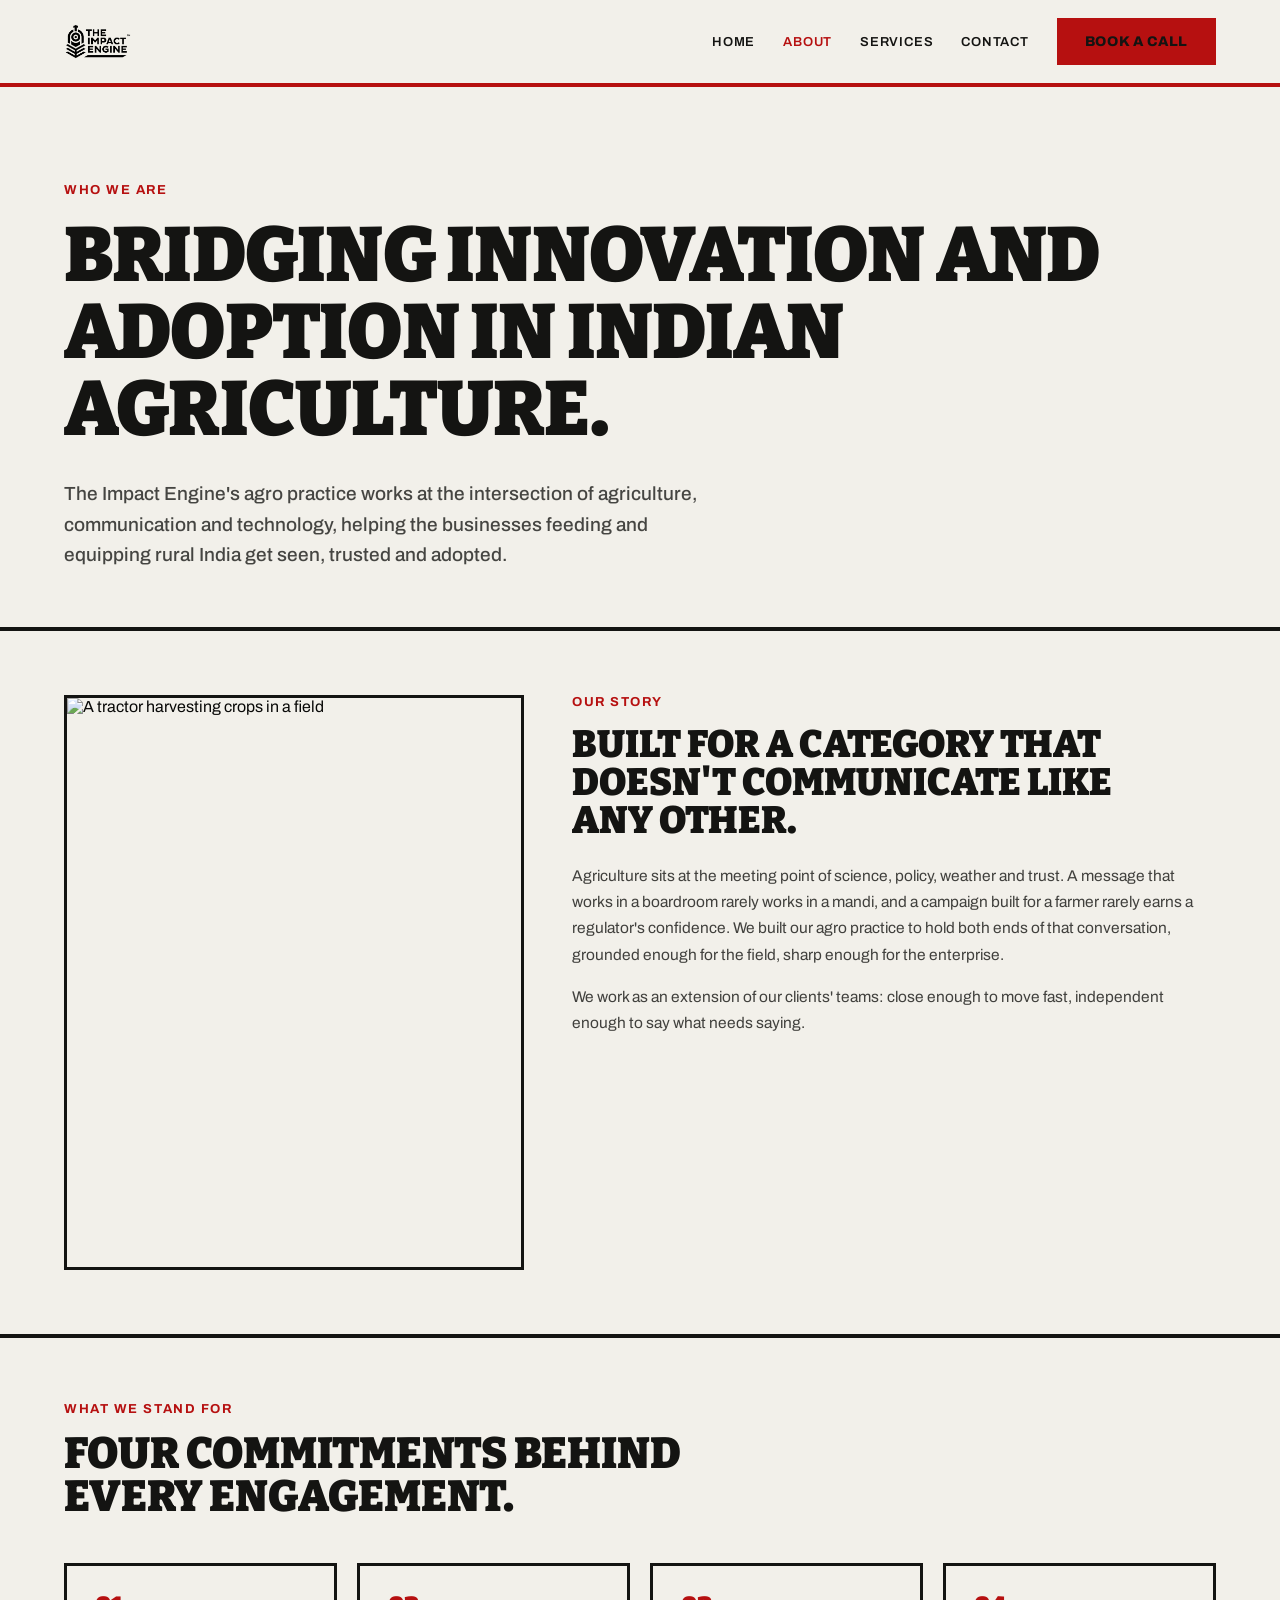
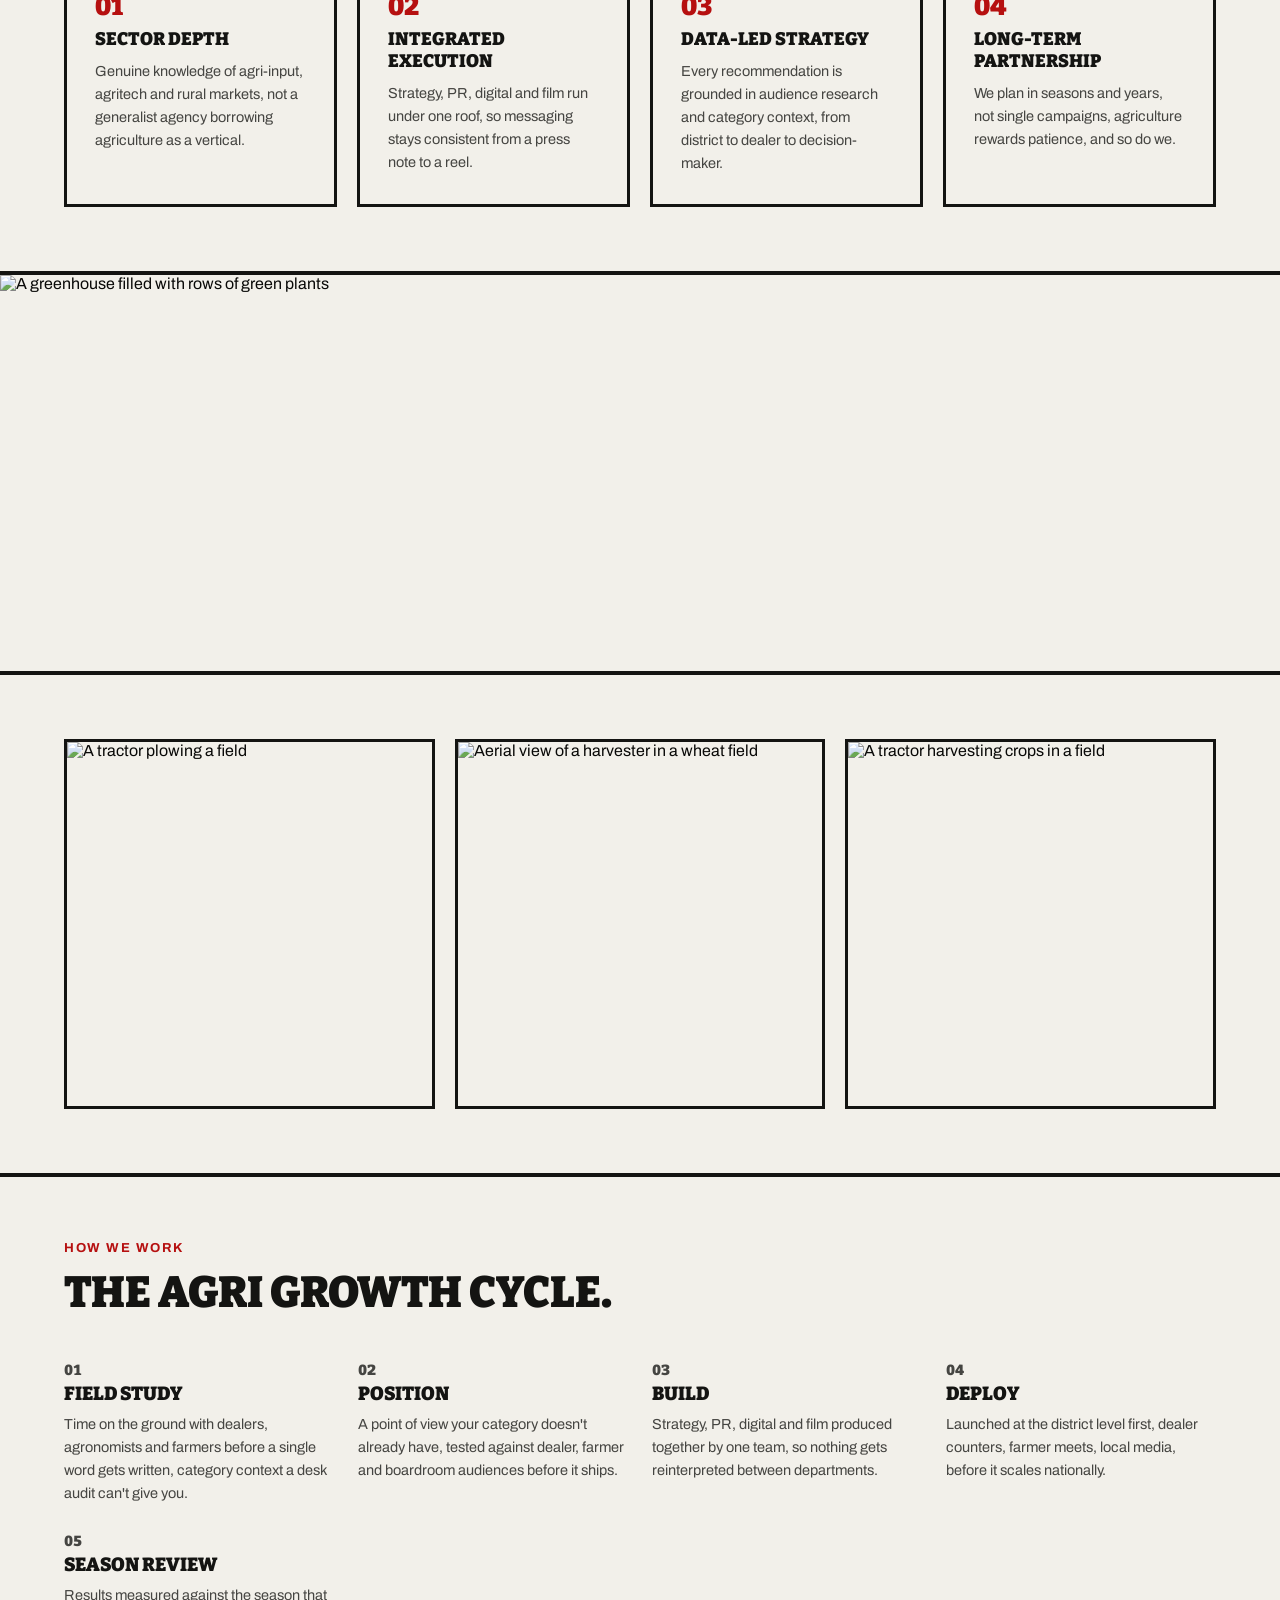
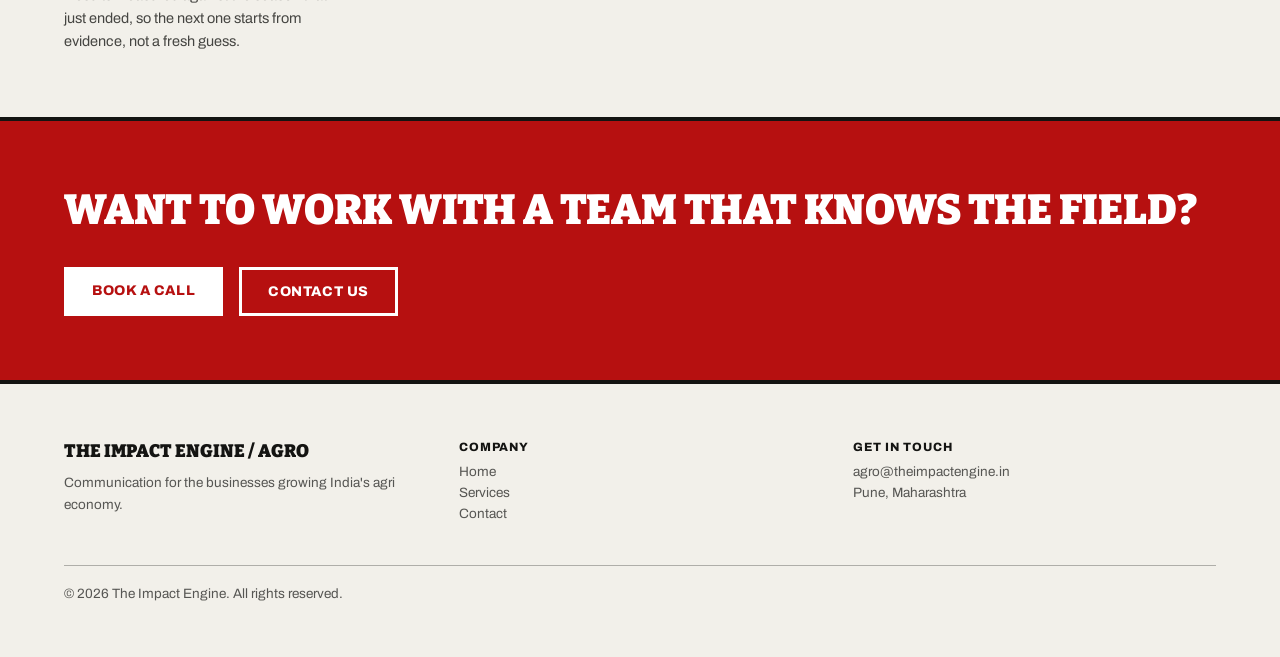
==== about.html @ 15973dd6 "Agro marketing site: Home, About, Services, Contact Static 4-page site for agro.theimpactengine.in. " ====
<!DOCTYPE html>
<html lang="en">
<head>
<meta charset="utf-8">
<meta name="viewport" content="width=device-width, initial-scale=1">
<title>About — The Impact Engine / Agro</title>
<meta name="description" content="The Impact Engine's agro practice works at the intersection of agriculture, communication and technology, bridging innovation and adoption in Indian agriculture.">
<link rel="preconnect" href="https://fonts.googleapis.com">
<link rel="preconnect" href="https://fonts.gstatic.com" crossorigin>
<link href="https://fonts.googleapis.com/css2?family=Archivo:wght@400;500;600;700;800&family=Bitter:wght@700;900&display=swap" rel="stylesheet">
<link rel="stylesheet" href="css/styles.css">
</head>
<body>

<nav class="nav">
  <a href="index.html" aria-label="The Impact Engine home">
    <img class="nav__logo" src="assets/logo-black-transparent.png" alt="The Impact Engine logo">
  </a>
  <div class="nav__links">
    <a href="index.html">Home</a>
    <a href="about.html" class="is-active">About</a>
    <a href="services.html">Services</a>
    <a href="contact.html">Contact</a>
    <a href="https://calendly.com/theimpactengine" target="_blank" rel="noopener" class="btn btn--primary btn--sm">Book a Call</a>
  </div>
</nav>

<section class="hero">
  <div class="wrap">
    <span class="eyebrow" style="margin-bottom:20px">Who we are</span>
    <h1 class="h1 hero__title--sub">Bridging innovation and adoption in Indian agriculture.</h1>
    <p class="lead">The Impact Engine's agro practice works at the intersection of agriculture, communication and technology, helping the businesses feeding and equipping rural India get seen, trusted and adopted.</p>
  </div>
</section>

<section class="section">
  <div class="wrap split split--5-7">
    <div class="frame frame--4x5">
      <img src="https://images.unsplash.com/photo-1761839257961-4dce65b72d99?auto=format&fit=crop&w=1200&q=75" alt="A tractor harvesting crops in a field">
    </div>
    <div>
      <span class="eyebrow">Our story</span>
      <h2 class="oncground__title" style="max-width:24ch">Built for a category that doesn't communicate like any other.</h2>
      <p style="font-size:15.5px;line-height:1.7;color:var(--fg-80);margin:24px 0 0">Agriculture sits at the meeting point of science, policy, weather and trust. A message that works in a boardroom rarely works in a mandi, and a campaign built for a farmer rarely earns a regulator's confidence. We built our agro practice to hold both ends of that conversation, grounded enough for the field, sharp enough for the enterprise.</p>
      <p style="font-size:15.5px;line-height:1.7;color:var(--fg-80);margin:16px 0 0">We work as an extension of our clients' teams: close enough to move fast, independent enough to say what needs saying.</p>
    </div>
  </div>
</section>

<section class="section">
  <div class="wrap">
    <span class="eyebrow">What we stand for</span>
    <h2 class="h2" style="max-width:28ch">Four commitments behind every engagement.</h2>
    <div class="grid grid--min260">
      <div class="card">
        <div class="card__num" style="font-size:26px">01</div>
        <h3 class="card__title card__title--upper" style="font-size:18px">Sector depth</h3>
        <p>Genuine knowledge of agri-input, agritech and rural markets, not a generalist agency borrowing agriculture as a vertical.</p>
      </div>
      <div class="card">
        <div class="card__num" style="font-size:26px">02</div>
        <h3 class="card__title card__title--upper" style="font-size:18px">Integrated execution</h3>
        <p>Strategy, PR, digital and film run under one roof, so messaging stays consistent from a press note to a reel.</p>
      </div>
      <div class="card">
        <div class="card__num" style="font-size:26px">03</div>
        <h3 class="card__title card__title--upper" style="font-size:18px">Data-led strategy</h3>
        <p>Every recommendation is grounded in audience research and category context, from district to dealer to decision-maker.</p>
      </div>
      <div class="card">
        <div class="card__num" style="font-size:26px">04</div>
        <h3 class="card__title card__title--upper" style="font-size:18px">Long-term partnership</h3>
        <p>We plan in seasons and years, not single campaigns, agriculture rewards patience, and so do we.</p>
      </div>
    </div>
  </div>
</section>

<div class="band band--16x5">
  <img src="https://images.unsplash.com/photo-1727099079513-952d40de9d78?auto=format&fit=crop&w=2400&q=75" alt="A greenhouse filled with rows of green plants">
</div>

<section class="section">
  <div class="wrap grid" style="grid-template-columns:repeat(3,1fr)">
    <div class="frame frame--1x1"><img src="https://images.unsplash.com/photo-1780332514648-516e9dad94c6?auto=format&fit=crop&w=800&q=75" alt="A tractor plowing a field"></div>
    <div class="frame frame--1x1"><img src="https://images.unsplash.com/photo-1720273071277-190dd8f0a05a?auto=format&fit=crop&w=800&q=75&fp-y=0.5" alt="Aerial view of a harvester in a wheat field"></div>
    <div class="frame frame--1x1"><img src="https://images.unsplash.com/photo-1761839257961-4dce65b72d99?auto=format&fit=crop&w=800&q=75&fp-y=0.6" alt="A tractor harvesting crops in a field"></div>
  </div>
</section>

<section class="section">
  <div class="wrap">
    <span class="eyebrow">How we work</span>
    <h2 class="h2" style="max-width:30ch">The agri growth cycle.</h2>
    <div class="grid grid--gap24 grid--min220">
      <div class="step">
        <p class="step__num">01</p>
        <h3 class="step__title">Field Study</h3>
        <p>Time on the ground with dealers, agronomists and farmers before a single word gets written, category context a desk audit can't give you.</p>
      </div>
      <div class="step">
        <p class="step__num">02</p>
        <h3 class="step__title">Position</h3>
        <p>A point of view your category doesn't already have, tested against dealer, farmer and boardroom audiences before it ships.</p>
      </div>
      <div class="step">
        <p class="step__num">03</p>
        <h3 class="step__title">Build</h3>
        <p>Strategy, PR, digital and film produced together by one team, so nothing gets reinterpreted between departments.</p>
      </div>
      <div class="step">
        <p class="step__num">04</p>
        <h3 class="step__title">Deploy</h3>
        <p>Launched at the district level first, dealer counters, farmer meets, local media, before it scales nationally.</p>
      </div>
      <div class="step">
        <p class="step__num">05</p>
        <h3 class="step__title">Season Review</h3>
        <p>Results measured against the season that just ended, so the next one starts from evidence, not a fresh guess.</p>
      </div>
    </div>
  </div>
</section>

<section class="cta">
  <div class="wrap cta__inner">
    <h2 class="cta__title">Want to work with a team that knows the field?</h2>
    <div class="cta__actions">
      <a href="https://calendly.com/theimpactengine" target="_blank" rel="noopener" class="btn btn--on-accent">Book a Call</a>
      <a href="contact.html" class="btn btn--outline-light">Contact us</a>
    </div>
  </div>
</section>

<footer class="footer">
  <div class="footer__grid">
    <div>
      <div class="footer__brand">The Impact Engine / Agro</div>
      <p>Communication for the businesses growing India's agri economy.</p>
    </div>
    <div>
      <div class="footer__head">Company</div>
      <div class="footer__links">
        <a href="index.html">Home</a>
        <a href="services.html">Services</a>
        <a href="contact.html">Contact</a>
      </div>
    </div>
    <div>
      <div class="footer__head">Get in touch</div>
      <div class="footer__links">
        <a href="mailto:agro@theimpactengine.in">agro@theimpactengine.in</a>
        <span>Pune, Maharashtra</span>
      </div>
    </div>
  </div>
  <p class="footer__legal">© 2026 The Impact Engine. All rights reserved.</p>
</footer>

</body>
</html>
---- css/styles.css ----
/* The Impact Engine / Agro — shared stylesheet
   Industrial, high-contrast, light-theme marketing site.
   Design tokens locked per handoff. */

:root {
  --bg: #f2f0ea;
  --fg: #141412;
  --surface: #e8e5db;
  --border: #141412;
  --accent: #b61010;

  --fg-80: rgba(20, 20, 18, 0.80);
  --fg-78: rgba(20, 20, 18, 0.78);
  --fg-70: rgba(20, 20, 18, 0.70);
  --fg-30: rgba(20, 20, 18, 0.30);

  --imgfilter: grayscale(0.35) contrast(1.1);

  --maxw: 1240px;
  --pad: clamp(20px, 5vw, 64px);

  --font-display: 'Bitter', Georgia, serif;
  --font-body: 'Archivo', system-ui, -apple-system, sans-serif;
}

* { box-sizing: border-box; }

html { scroll-behavior: smooth; }

body {
  margin: 0;
  background: var(--bg);
  color: var(--fg);
  font-family: var(--font-body);
  min-height: 100vh;
  -webkit-font-smoothing: antialiased;
}

::selection { background: var(--accent); color: #fff; }

img, video { display: block; max-width: 100%; }

a { color: inherit; }

/* ---------- Layout helpers ---------- */
.wrap { max-width: var(--maxw); margin: 0 auto; }

.section {
  padding: 64px var(--pad);
  border-bottom: 4px solid var(--border);
}

.eyebrow {
  display: block;
  font-size: 13px;
  font-weight: 700;
  letter-spacing: 0.12em;
  text-transform: uppercase;
  color: var(--accent);
  margin-bottom: 16px;
}

.h1 {
  font-family: var(--font-display);
  font-weight: 900;
  line-height: 0.98;
  letter-spacing: -0.01em;
  margin: 0;
  text-transform: uppercase;
  overflow-wrap: break-word;
}

.h2 {
  font-family: var(--font-display);
  font-weight: 900;
  font-size: clamp(28px, 3.4vw, 44px);
  margin: 0 0 44px;
  text-transform: uppercase;
  line-height: 1;
  overflow-wrap: break-word;
}

.lead {
  font-size: 19px;
  line-height: 1.6;
  color: var(--fg-78);
  font-weight: 500;
}

/* ---------- Nav ---------- */
.nav {
  display: flex;
  align-items: center;
  justify-content: space-between;
  gap: 24px;
  flex-wrap: wrap;
  padding: 18px var(--pad);
  border-bottom: 4px solid var(--accent);
}

.nav__logo { height: 37px; width: auto; object-fit: contain; }

.nav__links {
  display: flex;
  align-items: center;
  gap: 28px;
  flex-wrap: wrap;
  font-size: 13px;
  font-weight: 600;
  letter-spacing: 0.06em;
  text-transform: uppercase;
}

.nav__links a { text-decoration: none; color: var(--fg); }
.nav__links a:hover { color: var(--accent); }
.nav__links a.is-active { color: var(--accent); }

/* ---------- Buttons ---------- */
.btn {
  display: inline-block;
  text-decoration: none;
  text-transform: uppercase;
  font-size: 14px;
  font-weight: 800;
  letter-spacing: 0.04em;
  transition: opacity 0.15s ease, background 0.15s ease, color 0.15s ease;
}

.btn--sm { padding: 10px 20px; }

.btn--primary {
  background: var(--accent);
  color: #fff;
  padding: 16px 28px;
}
.btn--primary:hover { opacity: 0.88; }

.btn--outline {
  border: 3px solid var(--border);
  color: var(--fg);
  padding: 14px 26px;
}
.btn--outline:hover { background: var(--fg); color: var(--bg); }

/* Inverse variants for use on the accent CTA band */
.btn--on-accent {
  background: #fff;
  color: var(--accent);
  padding: 16px 28px;
}
.btn--on-accent:hover { opacity: 0.9; }

.btn--outline-light {
  border: 3px solid #fff;
  color: #fff;
  padding: 14px 26px;
}
.btn--outline-light:hover { background: #fff; color: var(--accent); }

/* ---------- Hero ---------- */
.hero {
  padding: 96px var(--pad) 56px;
  border-bottom: 4px solid var(--border);
}
.hero__title { font-size: clamp(44px, 7.4vw, 100px); max-width: 17ch; }
.hero__title--sub { font-size: clamp(38px, 6vw, 80px); line-height: 1; max-width: 22ch; }
.hero__title--svc { font-size: clamp(44px, 7vw, 96px); max-width: 20ch; }
.hero .lead { margin: 32px 0 0; max-width: 58ch; }
.hero__actions { display: flex; gap: 16px; flex-wrap: wrap; margin-top: 36px; }

/* ---------- Media bands ---------- */
.band {
  width: 100%;
  overflow: hidden;
  border-bottom: 4px solid var(--border);
}
.band--16x5 { aspect-ratio: 16 / 5; }
.band > video, .band > img {
  width: 100%;
  height: 100%;
  object-fit: cover;
  filter: var(--imgfilter);
}

/* ---------- Stats ---------- */
.stats {
  display: grid;
  grid-template-columns: repeat(4, auto);
  justify-content: space-between;
  gap: 32px;
}
.stat__num {
  font-family: var(--font-display);
  font-weight: 900;
  font-size: clamp(34px, 3.4vw, 48px);
  margin: 0;
  color: var(--fg);
  font-feature-settings: 'tnum' 1;
}
.stat__num--accent { color: var(--accent); }
.stat__label {
  font-size: 12.5px;
  font-weight: 700;
  letter-spacing: 0.08em;
  text-transform: uppercase;
  color: var(--fg-70);
  margin: 8px 0 0;
}

/* ---------- Card grids ---------- */
.grid {
  display: grid;
  gap: 20px;
  grid-template-columns: repeat(auto-fit, minmax(280px, 1fr));
}
.grid--gap24 { gap: 24px; }
.grid--min260 { grid-template-columns: repeat(auto-fit, minmax(260px, 1fr)); }
.grid--min240 { grid-template-columns: repeat(auto-fit, minmax(240px, 1fr)); }
.grid--min220 { grid-template-columns: repeat(auto-fit, minmax(220px, 1fr)); }

.card {
  border: 3px solid var(--border);
  padding: 28px;
}
.card__kicker {
  font-size: 12px;
  font-weight: 800;
  letter-spacing: 0.1em;
  text-transform: uppercase;
  color: var(--accent);
  margin-bottom: 10px;
}
.card__title {
  font-family: var(--font-display);
  font-weight: 900;
  font-size: 19px;
  margin: 0 0 10px;
}
.card__title--upper { text-transform: uppercase; }
.card__num {
  font-family: var(--font-display);
  font-weight: 900;
  font-size: 30px;
  line-height: 1;
  color: var(--accent);
  margin-bottom: 8px;
}
.card p {
  font-size: 14.5px;
  line-height: 1.6;
  color: var(--fg-78);
  margin: 0;
}
.card__link {
  display: inline-block;
  margin-top: 14px;
  color: var(--accent);
  font-weight: 800;
  text-decoration: none;
  font-size: 13px;
  text-transform: uppercase;
}
.card__link:hover { text-decoration: underline; }

/* ---------- Split (text + media) ---------- */
.split {
  display: grid;
  gap: 48px;
  align-items: stretch;
}
.split--7-5 { grid-template-columns: minmax(0, 7fr) minmax(0, 5fr); }
.split--5-7 { grid-template-columns: minmax(0, 5fr) minmax(0, 7fr); }
.frame {
  width: 100%;
  overflow: hidden;
  border: 3px solid var(--border);
}
.frame > img { width: 100%; height: 100%; object-fit: cover; filter: var(--imgfilter); }
.frame--4x3 { aspect-ratio: 4 / 3; }
.frame--4x5 { aspect-ratio: 4 / 5; }
.frame--1x1 { aspect-ratio: 1 / 1; }

/* ---------- Process steps ---------- */
.step__num {
  font-family: var(--font-display);
  font-weight: 900;
  font-size: 15px;
  color: var(--accent);
  margin: 0 0 8px;
  font-feature-settings: 'tnum' 1;
}
.step__title {
  font-family: var(--font-display);
  font-weight: 900;
  font-size: 19px;
  text-transform: uppercase;
  margin: 0 0 8px;
}
.step p {
  font-size: 14.5px;
  line-height: 1.6;
  color: var(--fg-78);
  margin: 0;
}

/* ---------- Service cards (image + tags + ideal-for) ---------- */
.svc {
  border: 3px solid var(--border);
  display: flex;
  flex-direction: column;
}
.svc__img { aspect-ratio: 4 / 3; overflow: hidden; }
.svc__img > img { width: 100%; height: 100%; object-fit: cover; filter: var(--imgfilter); }
.svc__body { padding: 22px; flex: 1; display: flex; flex-direction: column; }
.svc__num {
  font-family: var(--font-display);
  font-weight: 900;
  font-size: 34px;
  line-height: 1;
  color: var(--accent);
  margin-bottom: 4px;
}
.svc__title {
  font-family: var(--font-display);
  font-weight: 900;
  font-size: 20px;
  text-transform: uppercase;
  margin-bottom: 10px;
}
.svc__desc {
  font-size: 14.5px;
  line-height: 1.6;
  color: var(--fg-78);
  margin: 0 0 16px;
  flex: 1;
}
.tags { display: flex; gap: 8px; flex-wrap: wrap; }
.tag {
  border: 1.5px solid var(--accent);
  color: var(--fg);
  background: transparent;
  font-size: 11.5px;
  font-weight: 700;
  text-transform: uppercase;
  letter-spacing: 0.05em;
  padding: 7px 14px;
}
.ideal {
  border-left: 4px solid var(--accent);
  background: var(--surface);
  padding: 14px 16px;
  margin-top: 16px;
}
.ideal__label {
  font-size: 11px;
  font-weight: 800;
  text-transform: uppercase;
  letter-spacing: 0.08em;
  color: var(--accent);
  margin-bottom: 6px;
}
.ideal p { font-size: 13.5px; line-height: 1.55; margin: 0; }

/* ---------- CTA band ---------- */
.cta {
  padding: 64px var(--pad);
  background: var(--accent);
}
.cta__inner {
  display: flex;
  justify-content: space-between;
  align-items: flex-end;
  gap: 32px;
  flex-wrap: wrap;
}
.cta__title {
  font-family: var(--font-display);
  font-weight: 900;
  font-size: clamp(28px, 3.4vw, 42px);
  margin: 0;
  color: #fff;
  text-transform: uppercase;
}
.cta__text {
  font-size: 15.5px;
  line-height: 1.6;
  max-width: 48ch;
  color: #fff;
  margin: 14px 0 0;
  font-weight: 600;
}
.cta__actions { display: flex; gap: 16px; flex-wrap: wrap; }

/* ---------- Footer ---------- */
.footer {
  border-top: 4px solid var(--border);
  padding: 56px var(--pad);
}
.footer__grid {
  max-width: var(--maxw);
  margin: 0 auto;
  display: grid;
  grid-template-columns: repeat(auto-fit, minmax(200px, 1fr));
  gap: 32px;
  font-size: 13.5px;
  color: var(--fg-70);
}
.footer__brand {
  font-family: var(--font-display);
  font-weight: 900;
  font-size: 18px;
  color: var(--fg);
  margin-bottom: 10px;
  text-transform: uppercase;
}
.footer__head {
  text-transform: uppercase;
  letter-spacing: 0.08em;
  font-size: 12px;
  font-weight: 800;
  color: var(--fg);
  margin-bottom: 10px;
}
.footer__grid p { margin: 0; line-height: 1.6; }
.footer__links { display: grid; gap: 6px; }
.footer__links a, .footer__grid a { color: inherit; text-decoration: none; }
.footer__links a:hover, .footer__grid a:hover { color: var(--accent); }
.footer__legal {
  max-width: var(--maxw);
  margin: 44px auto 0;
  padding-top: 20px;
  border-top: 1px solid var(--fg-30);
  font-size: 13.5px;
  color: var(--fg-70);
}

/* ---------- Contact form ---------- */
.contact-grid {
  display: grid;
  grid-template-columns: minmax(0, 7fr) minmax(0, 5fr);
  gap: 48px;
  align-items: start;
}
.form { display: grid; gap: 24px; }
.form__row { display: grid; grid-template-columns: 1fr 1fr; gap: 20px; }
.field label {
  display: block;
  font-size: 12.5px;
  font-weight: 700;
  text-transform: uppercase;
  letter-spacing: 0.06em;
  margin-bottom: 8px;
}
.input {
  width: 100%;
  background: var(--bg);
  color: var(--fg);
  border: 3px solid var(--border);
  padding: 12px 14px;
  font-family: var(--font-body);
  font-size: 15px;
}
.input:focus { outline: 2px solid var(--accent); outline-offset: 2px; }
textarea.input { resize: vertical; }
.form__submit {
  background: var(--accent);
  color: #fff;
  border: none;
  padding: 16px 28px;
  font-weight: 800;
  text-transform: uppercase;
  font-size: 14px;
  letter-spacing: 0.04em;
  cursor: pointer;
  justify-self: start;
}
.form__submit:hover { opacity: 0.88; }
.contact-aside { display: grid; gap: 20px; }
.info { border: 3px solid var(--border); padding: 24px; }
.info__label {
  font-size: 12px;
  font-weight: 800;
  letter-spacing: 0.08em;
  text-transform: uppercase;
  color: var(--accent);
  margin-bottom: 10px;
}
.info__title {
  font-family: var(--font-display);
  font-weight: 900;
  font-size: 19px;
  margin-bottom: 10px;
}
.info p { font-size: 14.5px; line-height: 1.6; color: var(--fg-78); margin: 0; }
.info a.inline {
  display: inline-block;
  margin-top: 16px;
  border: 3px solid var(--border);
  color: var(--fg);
  padding: 10px 18px;
  font-weight: 800;
  text-decoration: none;
  text-transform: uppercase;
  font-size: 13px;
}
.info a.inline:hover { background: var(--fg); color: var(--bg); }

.form__status {
  font-size: 14px;
  font-weight: 600;
  color: var(--accent);
  margin: 0;
}

/* ---------- On-ground split copy ---------- */
.oncground__title {
  font-family: var(--font-display);
  font-weight: 900;
  font-size: clamp(26px, 3vw, 38px);
  margin: 0;
  max-width: 26ch;
  text-transform: uppercase;
  line-height: 1;
  overflow-wrap: break-word;
}

/* Long display words (e.g. "COMMUNICATION") must never force a horizontal
   scroll — keep them whole by lowering the headline floor on phones. */
.cta__title, .svc__title, .card__title { overflow-wrap: break-word; }

/* ---------- Testimonials ---------- */
.quote {
  font-family: var(--font-display);
  font-weight: 700;
  font-size: clamp(20px, 2.1vw, 26px);
  line-height: 1.45;
  margin: 0;
}
.quote__by {
  font-size: 14px;
  font-weight: 600;
  color: var(--fg-70);
  margin: 20px 0 0;
}

/* ---------- Responsive ---------- */
@media (max-width: 760px) {
  .stats { grid-template-columns: repeat(2, 1fr); gap: 28px 24px; }
  .split--7-5, .split--5-7 { grid-template-columns: 1fr; gap: 28px; }
  .split--5-7 .frame { order: -1; }
  .contact-grid { grid-template-columns: 1fr; gap: 32px; }
  .form__row { grid-template-columns: 1fr; }
  .cta__inner { align-items: flex-start; }
  .hero { padding-top: 64px; }
}

@media (max-width: 600px) {
  /* Shrink hero headline floors so long words fit whole on phones */
  .hero__title { font-size: clamp(36px, 9vw, 44px); }
  .hero__title--svc { font-size: clamp(34px, 8.5vw, 44px); }
  .hero__title--sub { font-size: clamp(32px, 8vw, 38px); }
  .hero { padding: 56px var(--pad) 44px; }
}

@media (max-width: 520px) {
  .nav { gap: 14px; }
  .nav__links { gap: 16px; font-size: 12px; }
  .stats { grid-template-columns: 1fr 1fr; }
}
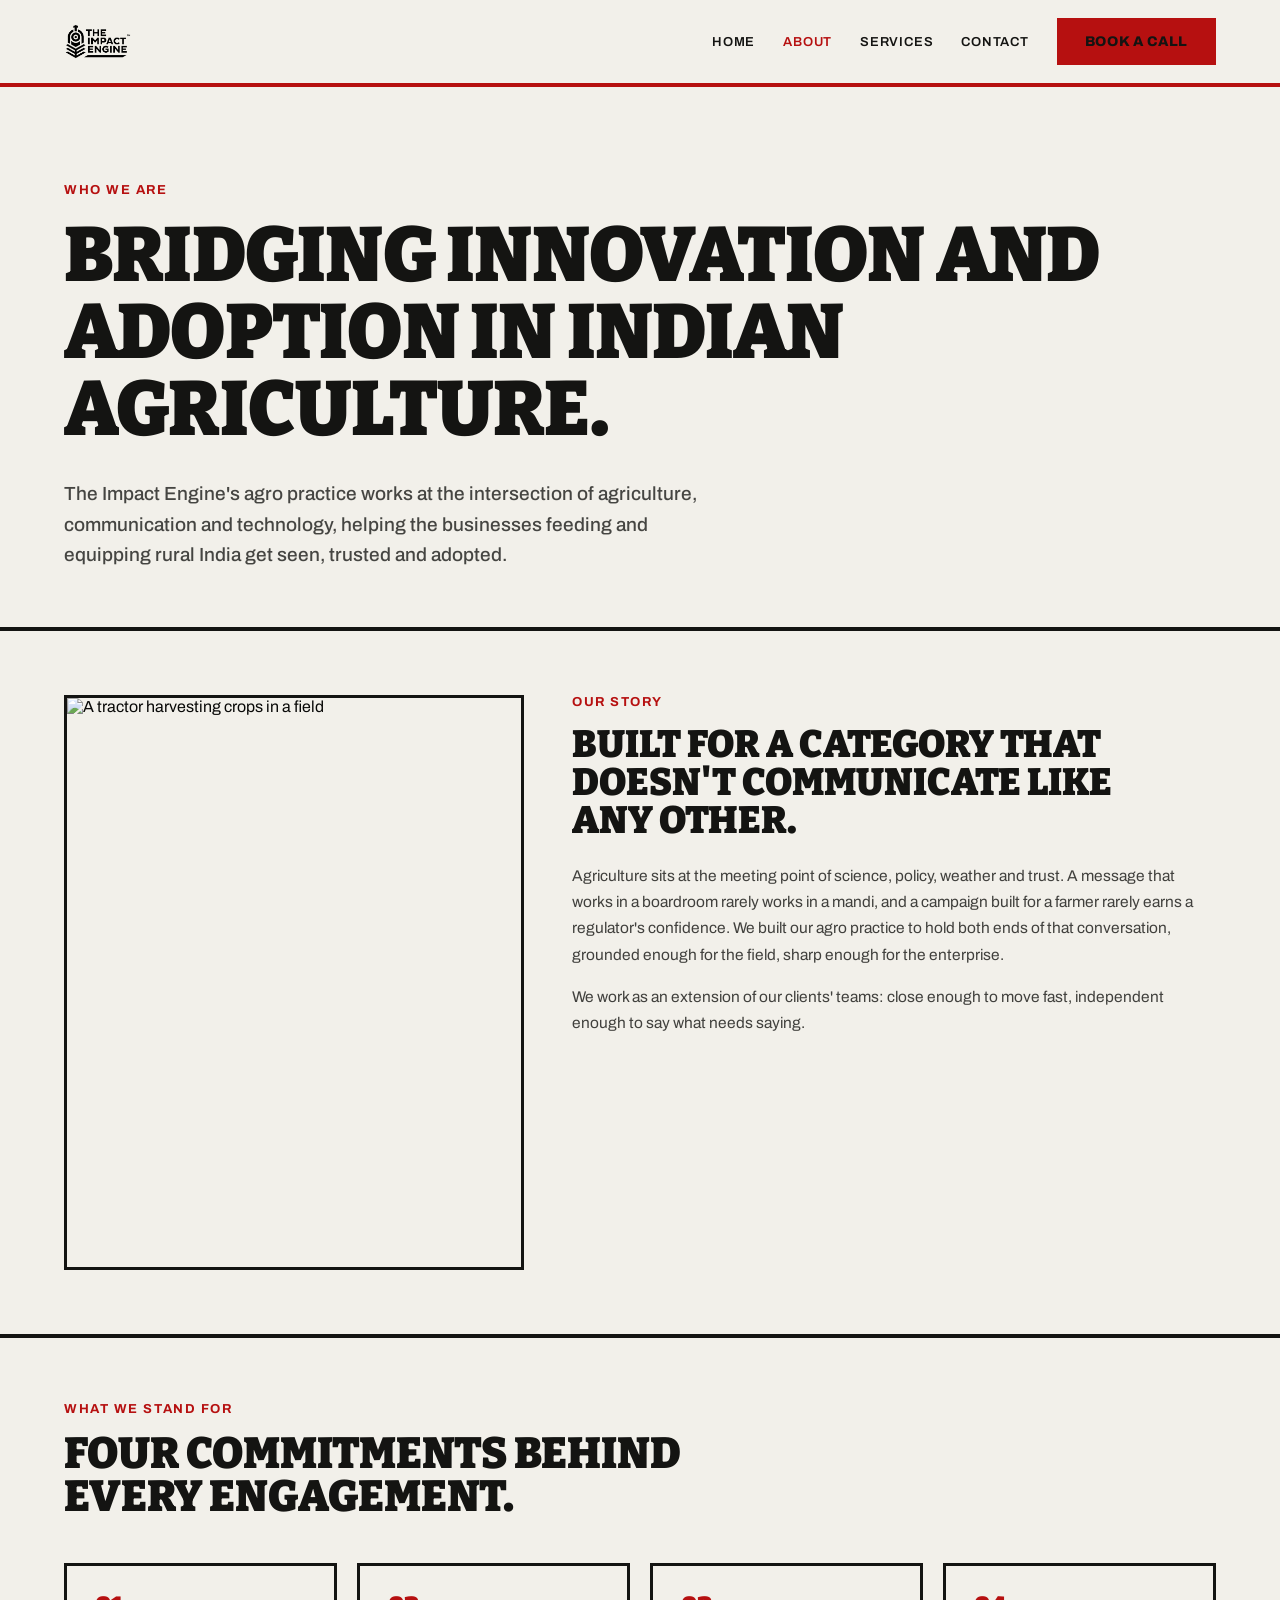
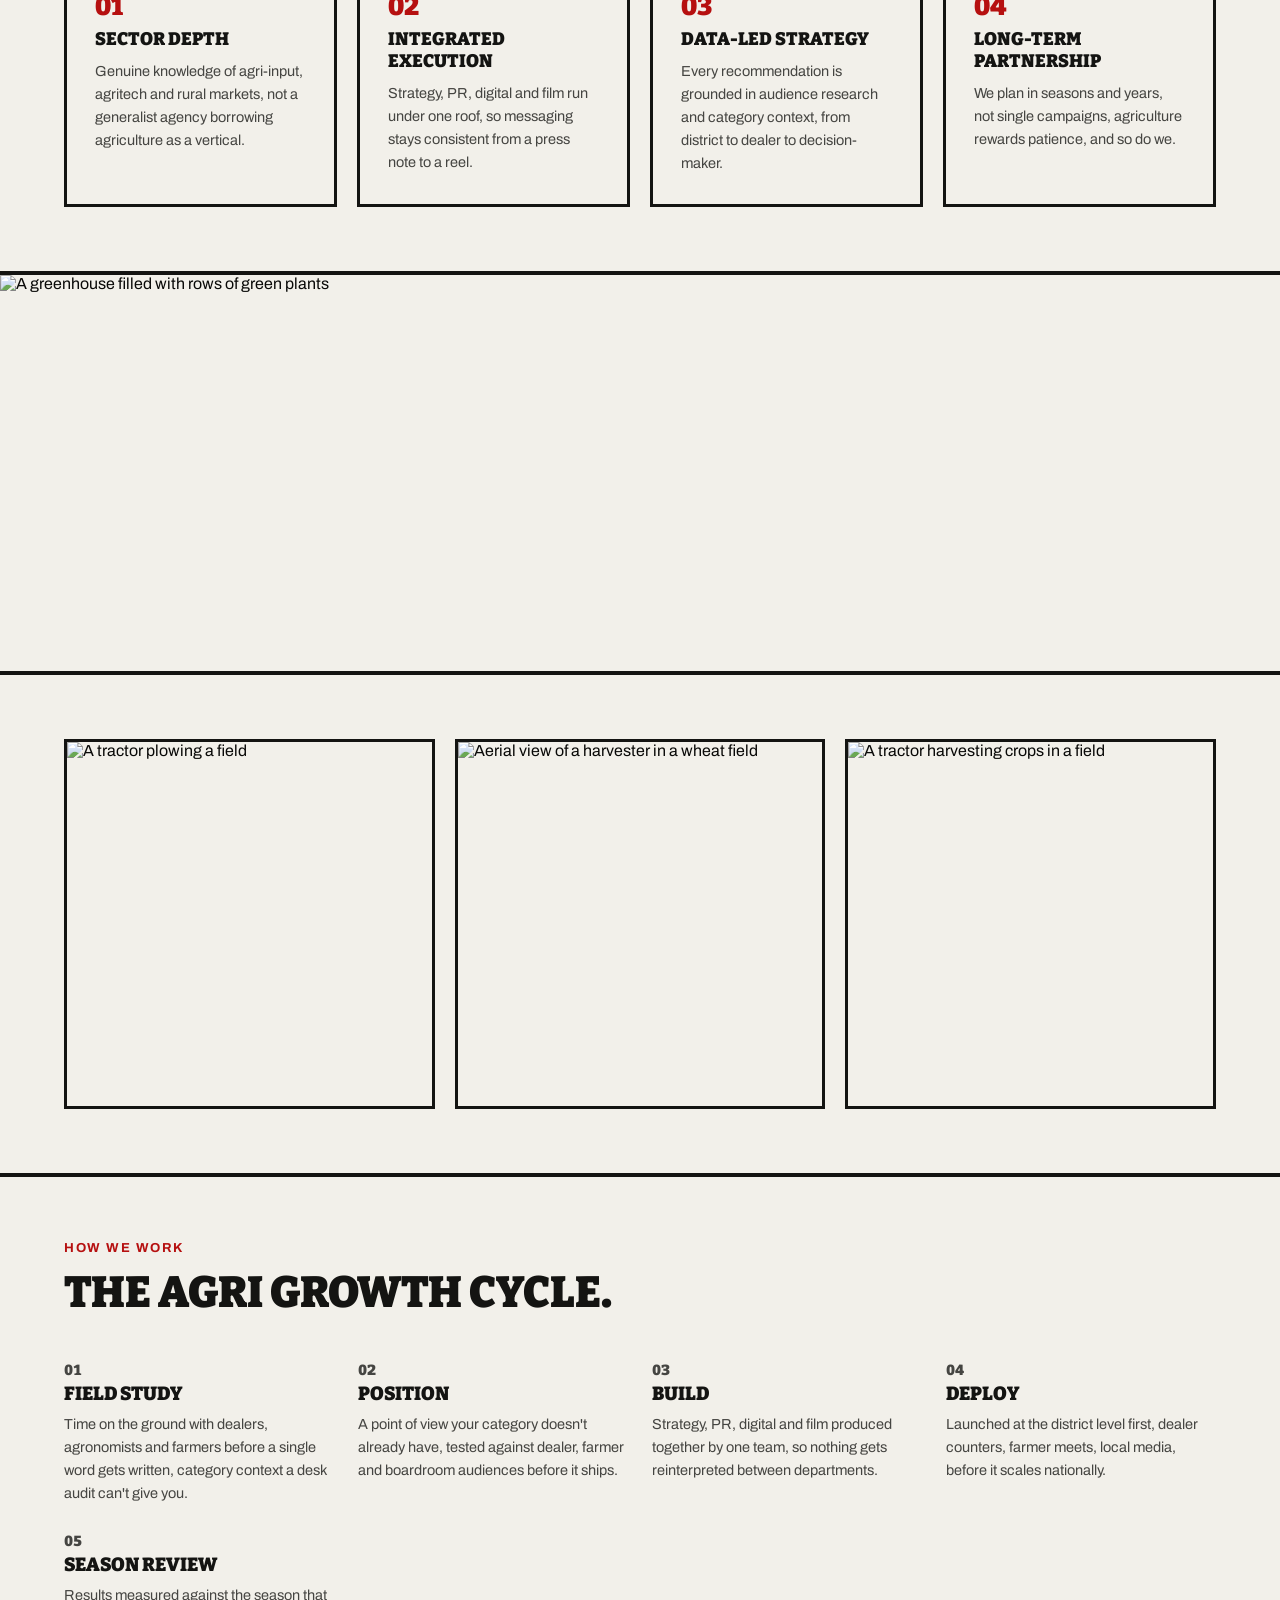
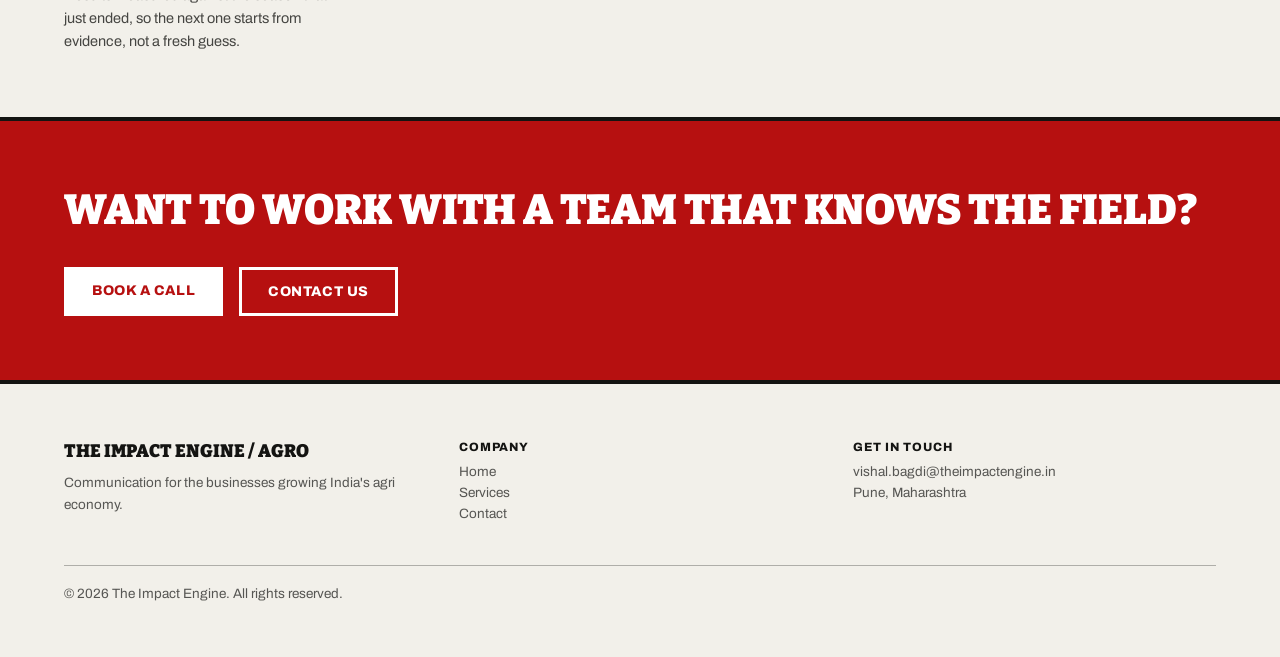
==== commit d19f73d9: "Update Get in touch email to vishal.bagdi@theimpactengine.in Co-Authored-By: Claude Opus 4.8 <norepl" ====
--- a/about.html
+++ b/about.html
@@ -149,7 +149,7 @@
     <div>
       <div class="footer__head">Get in touch</div>
       <div class="footer__links">
-        <a href="mailto:agro@theimpactengine.in">agro@theimpactengine.in</a>
+        <a href="mailto:vishal.bagdi@theimpactengine.in">vishal.bagdi@theimpactengine.in</a>
         <span>Pune, Maharashtra</span>
       </div>
     </div>
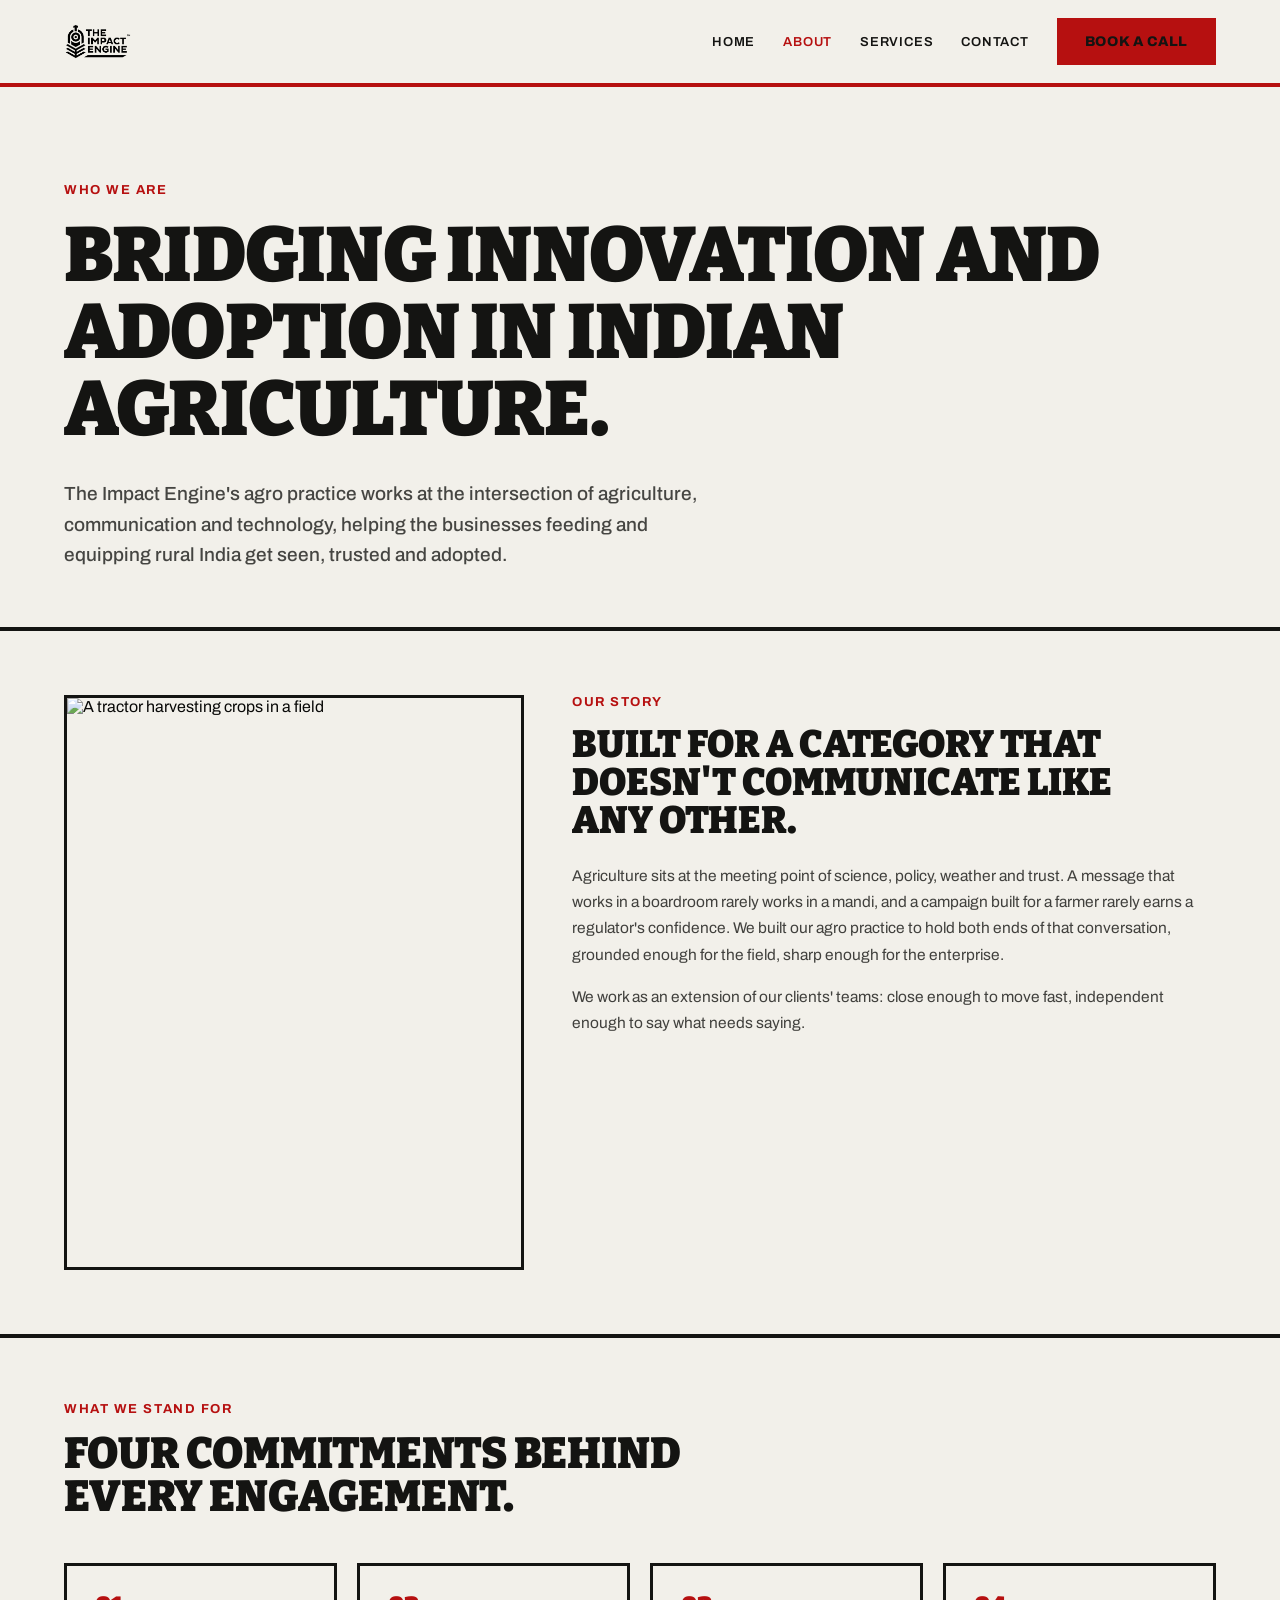
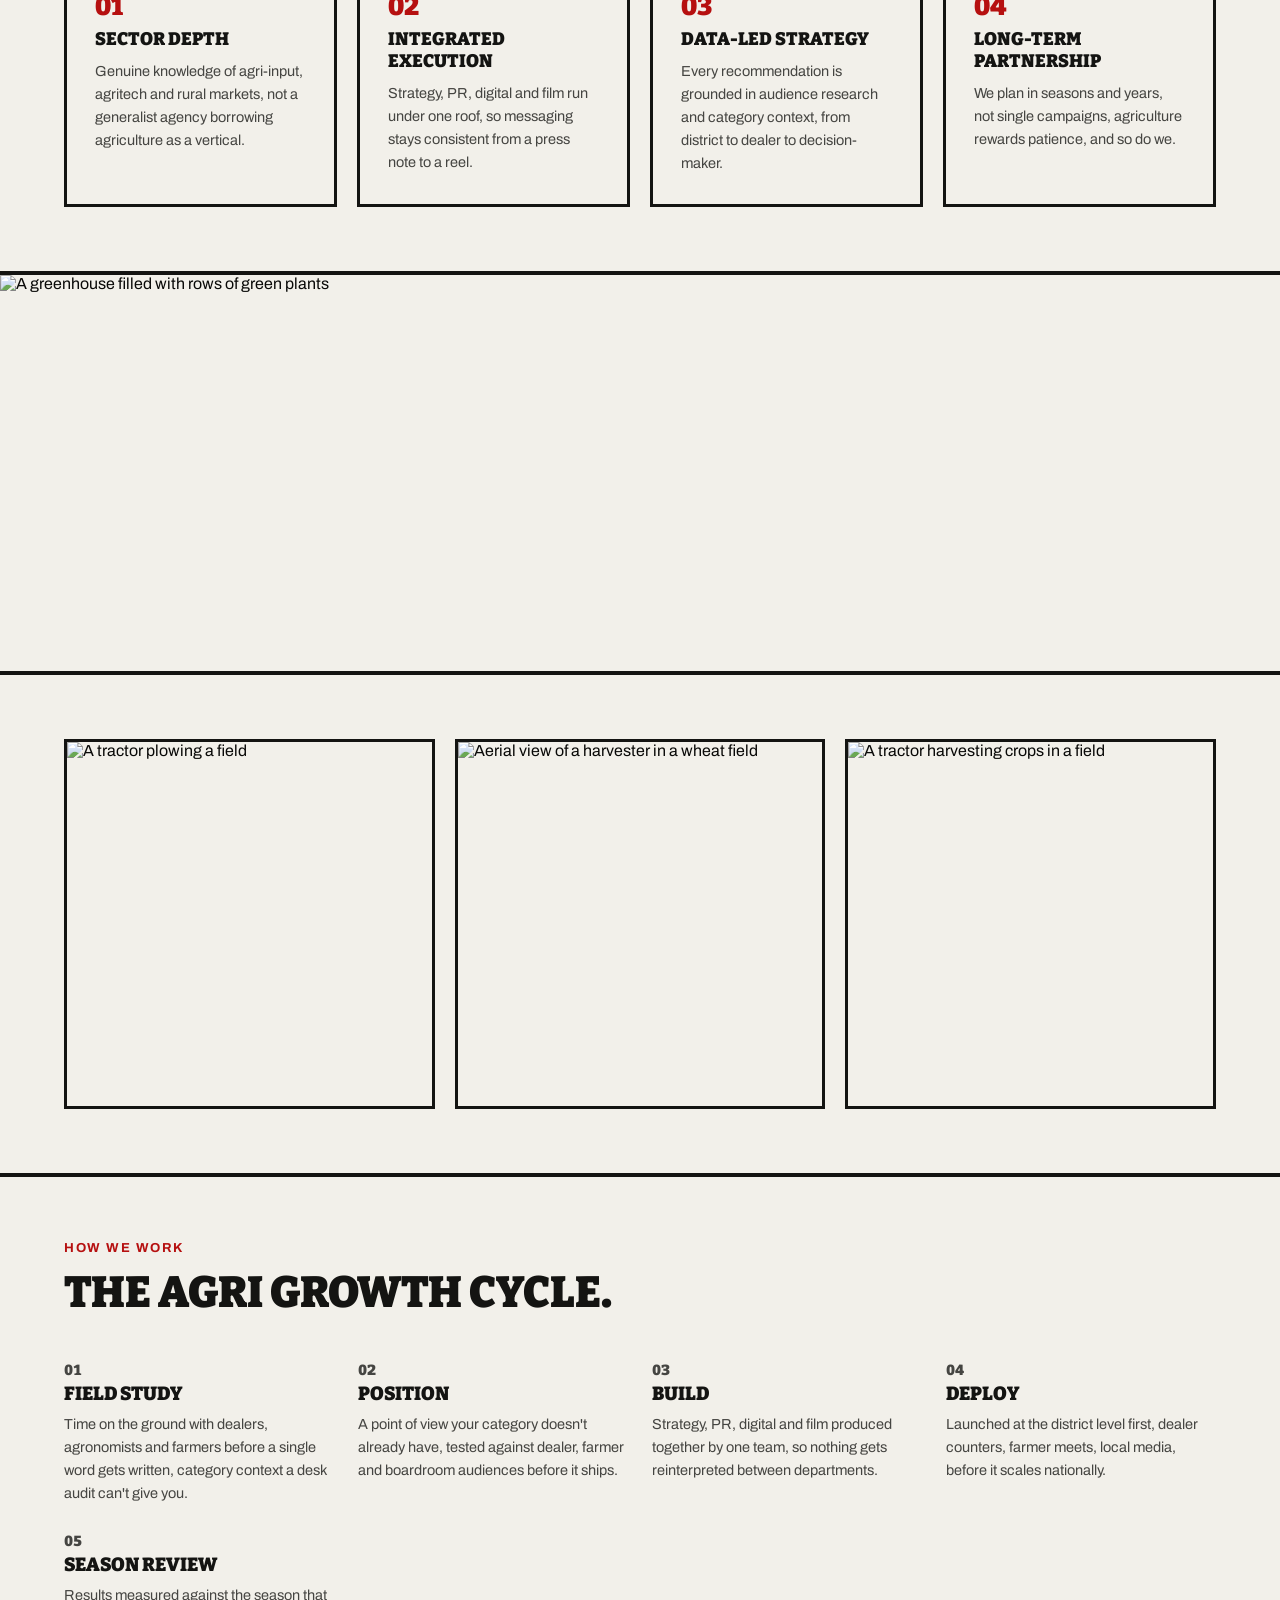
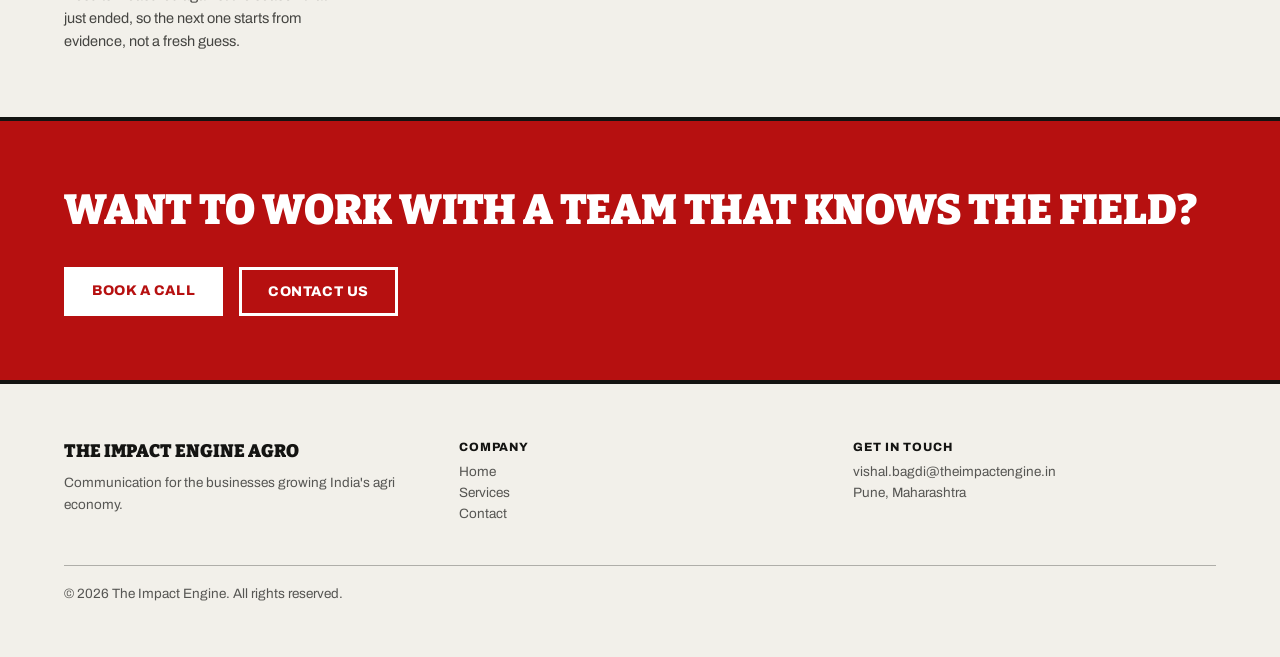
==== commit 6aac0aea: "Add brand emblem favicon; remove em/en-dashes and brand slash from tags - Favicon (icon + apple-touc" ====
--- a/about.html
+++ b/about.html
@@ -3,7 +3,10 @@
 <head>
 <meta charset="utf-8">
 <meta name="viewport" content="width=device-width, initial-scale=1">
-<title>About — The Impact Engine / Agro</title>
+<title>About | The Impact Engine Agro</title>
+<link rel="icon" type="image/png" sizes="32x32" href="assets/favicon-32.png">
+<link rel="icon" type="image/png" sizes="256x256" href="assets/favicon.png">
+<link rel="apple-touch-icon" href="assets/apple-touch-icon.png">
 <meta name="description" content="The Impact Engine's agro practice works at the intersection of agriculture, communication and technology, bridging innovation and adoption in Indian agriculture.">
 <link rel="preconnect" href="https://fonts.googleapis.com">
 <link rel="preconnect" href="https://fonts.gstatic.com" crossorigin>
@@ -135,7 +138,7 @@
 <footer class="footer">
   <div class="footer__grid">
     <div>
-      <div class="footer__brand">The Impact Engine / Agro</div>
+      <div class="footer__brand">The Impact Engine Agro</div>
       <p>Communication for the businesses growing India's agri economy.</p>
     </div>
     <div>
